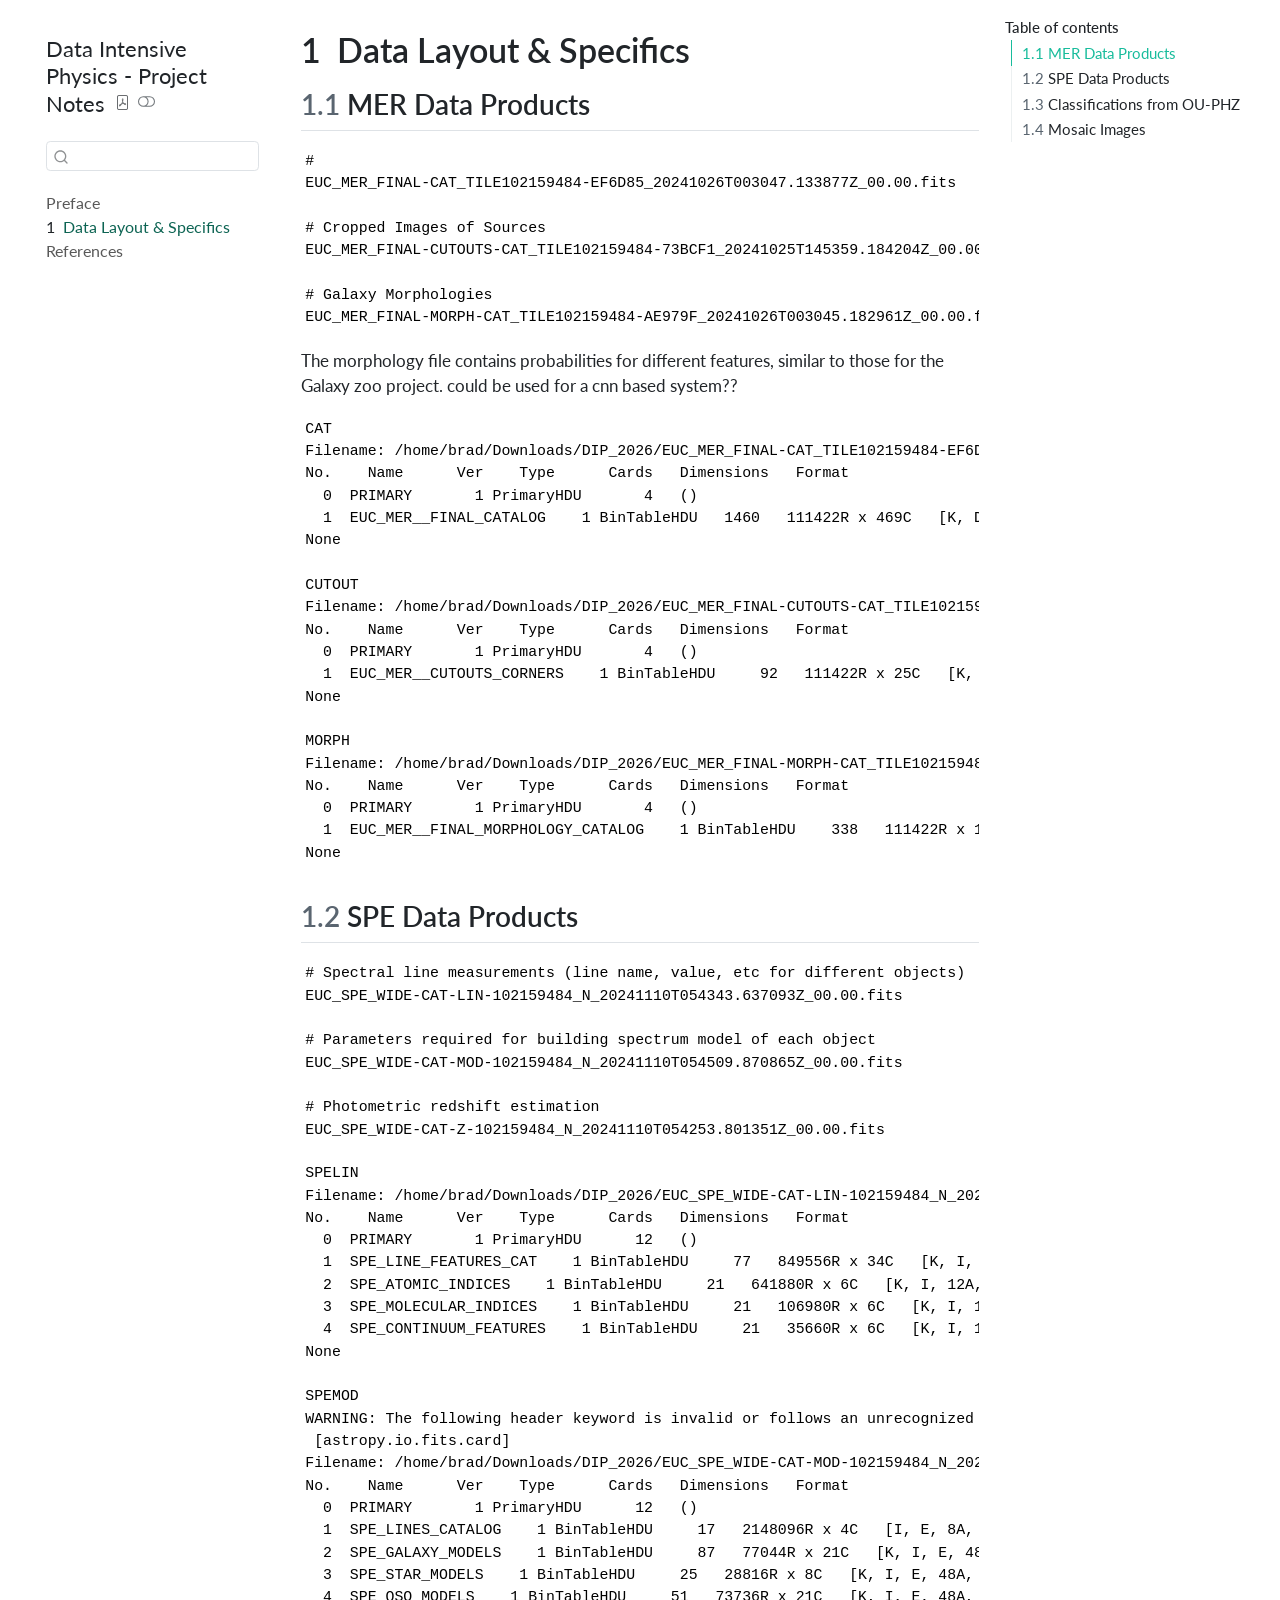
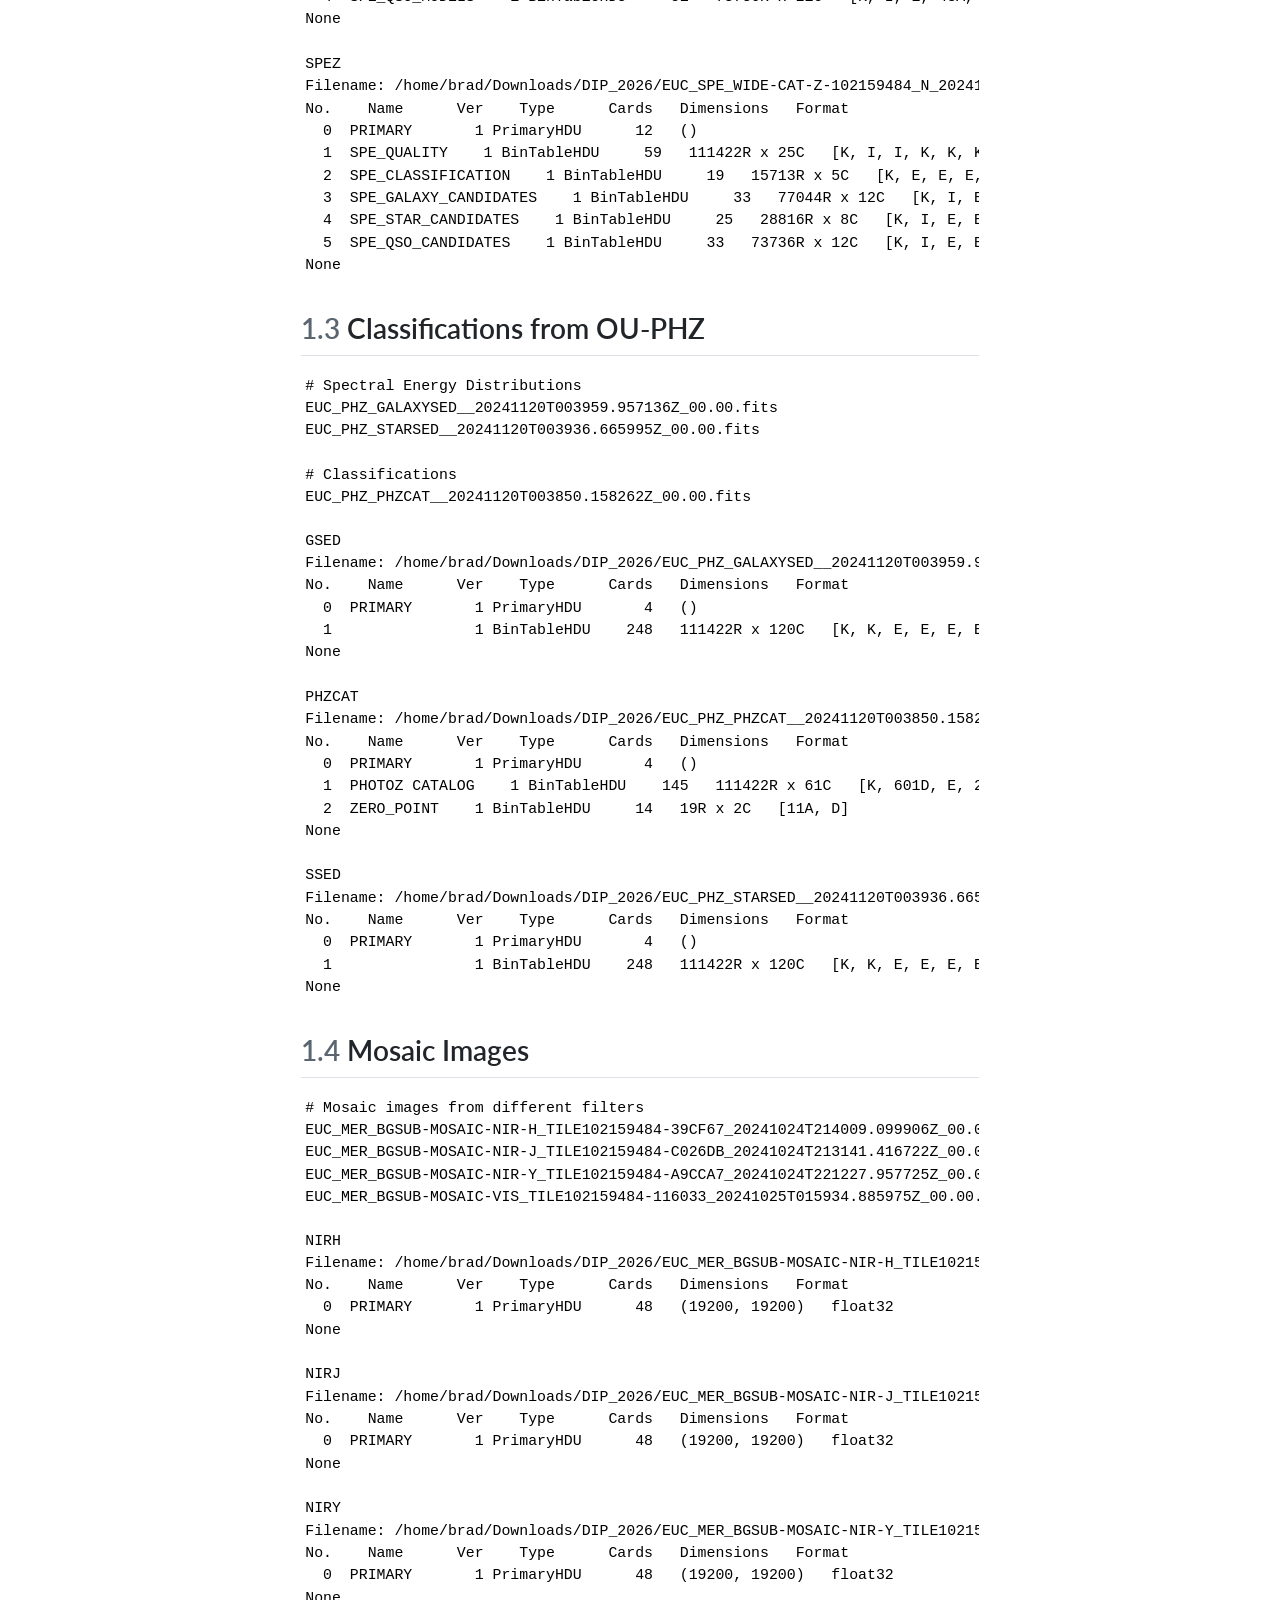
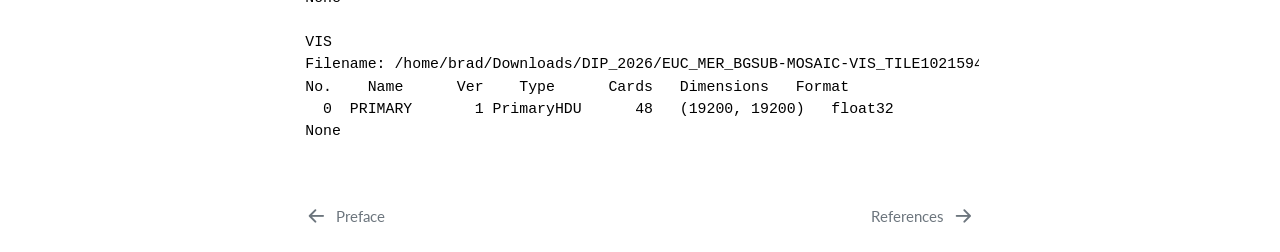
==== LabBook/_book/DataResearch.html @ aef4fe8e "Added code for plotting cutouts" ====
<!DOCTYPE html>
<html xmlns="http://www.w3.org/1999/xhtml" lang="en" xml:lang="en"><head>

<meta charset="utf-8">
<meta name="generator" content="quarto-1.9.38">

<meta name="viewport" content="width=device-width, initial-scale=1.0, user-scalable=yes">


<title>1&nbsp; Data Layout &amp; Specifics – Data Intensive Physics - Project Notes</title>
<style>
/* Default styles provided by pandoc.
** See https://pandoc.org/MANUAL.html#variables-for-html for config info.
*/
code{white-space: pre-wrap;}
span.smallcaps{font-variant: small-caps;}
div.columns{display: flex; gap: min(4vw, 1.5em);}
div.column{flex: auto; overflow-x: auto;}
div.hanging-indent{margin-left: 1.5em; text-indent: -1.5em;}
ul.task-list{list-style: none;}
ul.task-list li input[type="checkbox"] {
  width: 0.8em;
  margin: 0 0.8em 0.2em -1em; /* quarto-specific, see https://github.com/quarto-dev/quarto-cli/issues/4556 */ 
  vertical-align: middle;
}
</style>


<script src="site_libs/quarto-nav/quarto-nav.js"></script>
<script src="site_libs/quarto-nav/headroom.min.js"></script>
<script src="site_libs/clipboard/clipboard.min.js"></script>
<script src="site_libs/quarto-search/autocomplete.umd.js"></script>
<script src="site_libs/quarto-search/fuse.min.js"></script>
<script src="site_libs/quarto-search/quarto-search.js"></script>
<meta name="quarto:offset" content="./">
<link href="./references.html" rel="next">
<link href="./index.html" rel="prev">
<script src="site_libs/quarto-html/quarto.js" type="module"></script>
<script src="site_libs/quarto-html/tabsets/tabsets.js" type="module"></script>
<script src="site_libs/quarto-html/popper.min.js"></script>
<script src="site_libs/quarto-html/tippy.umd.min.js"></script>
<script src="site_libs/quarto-html/anchor.min.js"></script>
<link href="site_libs/quarto-html/tippy.css" rel="stylesheet">
<link href="site_libs/quarto-html/quarto-syntax-highlighting-15634bcf2e68342d4ad2dfa704d543f6.css" rel="stylesheet" class="quarto-color-scheme" id="quarto-text-highlighting-styles">
<link href="site_libs/quarto-html/quarto-syntax-highlighting-dark-0a6b7249c26820e032cb0bd839ff02b1.css" rel="stylesheet" class="quarto-color-scheme quarto-color-alternate" id="quarto-text-highlighting-styles">
<link href="site_libs/quarto-html/quarto-syntax-highlighting-15634bcf2e68342d4ad2dfa704d543f6.css" rel="stylesheet" class="quarto-color-scheme-extra" id="quarto-text-highlighting-styles">
<script src="site_libs/bootstrap/bootstrap.min.js"></script>
<link href="site_libs/bootstrap/bootstrap-icons.css" rel="stylesheet">
<link href="site_libs/bootstrap/bootstrap-425553c36040c1099010492eb981ac19.min.css" rel="stylesheet" append-hash="true" class="quarto-color-scheme" id="quarto-bootstrap" data-mode="light">
<link href="site_libs/bootstrap/bootstrap-dark-f54aaf1fc312c7daf8794a58702dfd11.min.css" rel="stylesheet" append-hash="true" class="quarto-color-scheme quarto-color-alternate" id="quarto-bootstrap" data-mode="dark">
<link href="site_libs/bootstrap/bootstrap-425553c36040c1099010492eb981ac19.min.css" rel="stylesheet" append-hash="true" class="quarto-color-scheme-extra" id="quarto-bootstrap" data-mode="light">
<script id="quarto-search-options" type="application/json">{
  "location": "sidebar",
  "copy-button": false,
  "collapse-after": 3,
  "panel-placement": "start",
  "type": "textbox",
  "limit": 50,
  "keyboard-shortcut": [
    "f",
    "/",
    "s"
  ],
  "show-item-context": false,
  "language": {
    "search-no-results-text": "No results",
    "search-matching-documents-text": "matching documents",
    "search-copy-link-title": "Copy link to search",
    "search-hide-matches-text": "Hide additional matches",
    "search-more-match-text": "more match in this document",
    "search-more-matches-text": "more matches in this document",
    "search-clear-button-title": "Clear",
    "search-text-placeholder": "",
    "search-detached-cancel-button-title": "Cancel",
    "search-submit-button-title": "Submit",
    "search-label": "Search"
  }
}</script>
<script>
window.MathJax = {
  loader: {
    load: ['[tex]/boldsymbol', '[tex]/physics']
  },
  tex: {
    packages: {
      '[+]': ['boldsymbol', 'physics']
    }
  }
};
</script>


</head>

<body class="nav-sidebar floating quarto-light"><script id="quarto-html-before-body" type="application/javascript">
    const toggleBodyColorMode = (bsSheetEl) => {
      const mode = bsSheetEl.getAttribute("data-mode");
      const bodyEl = window.document.querySelector("body");
      if (mode === "dark") {
        bodyEl.classList.add("quarto-dark");
        bodyEl.classList.remove("quarto-light");
      } else {
        bodyEl.classList.add("quarto-light");
        bodyEl.classList.remove("quarto-dark");
      }
    }
    const toggleBodyColorPrimary = () => {
      const bsSheetEl = window.document.querySelector("link#quarto-bootstrap:not([rel=disabled-stylesheet])");
      if (bsSheetEl) {
        toggleBodyColorMode(bsSheetEl);
      }
    }
    const setColorSchemeToggle = (alternate) => {
      const toggles = window.document.querySelectorAll('.quarto-color-scheme-toggle');
      for (let i=0; i < toggles.length; i++) {
        const toggle = toggles[i];
        if (toggle) {
          if (alternate) {
            toggle.classList.add("alternate");
          } else {
            toggle.classList.remove("alternate");
          }
        }
      }
    };
    const toggleColorMode = (alternate) => {
      // Switch the stylesheets
      const primaryStylesheets = window.document.querySelectorAll('link.quarto-color-scheme:not(.quarto-color-alternate)');
      const alternateStylesheets = window.document.querySelectorAll('link.quarto-color-scheme.quarto-color-alternate');
      manageTransitions('#quarto-margin-sidebar .nav-link', false);
      if (alternate) {
        // note: dark is layered on light, we don't disable primary!
        enableStylesheet(alternateStylesheets);
        for (const sheetNode of alternateStylesheets) {
          if (sheetNode.id === "quarto-bootstrap") {
            toggleBodyColorMode(sheetNode);
          }
        }
      } else {
        disableStylesheet(alternateStylesheets);
        enableStylesheet(primaryStylesheets)
        toggleBodyColorPrimary();
      }
      manageTransitions('#quarto-margin-sidebar .nav-link', true);
      // Switch the toggles
      setColorSchemeToggle(alternate)
      // Hack to workaround the fact that safari doesn't
      // properly recolor the scrollbar when toggling (#1455)
      if (navigator.userAgent.indexOf('Safari') > 0 && navigator.userAgent.indexOf('Chrome') == -1) {
        manageTransitions("body", false);
        window.scrollTo(0, 1);
        setTimeout(() => {
          window.scrollTo(0, 0);
          manageTransitions("body", true);
        }, 40);
      }
    }
    const disableStylesheet = (stylesheets) => {
      for (let i=0; i < stylesheets.length; i++) {
        const stylesheet = stylesheets[i];
        stylesheet.rel = 'disabled-stylesheet';
      }
    }
    const enableStylesheet = (stylesheets) => {
      for (let i=0; i < stylesheets.length; i++) {
        const stylesheet = stylesheets[i];
        if(stylesheet.rel !== 'stylesheet') { // for Chrome, which will still FOUC without this check
          stylesheet.rel = 'stylesheet';
        }
      }
    }
    const manageTransitions = (selector, allowTransitions) => {
      const els = window.document.querySelectorAll(selector);
      for (let i=0; i < els.length; i++) {
        const el = els[i];
        if (allowTransitions) {
          el.classList.remove('notransition');
        } else {
          el.classList.add('notransition');
        }
      }
    }
    const isFileUrl = () => {
      return window.location.protocol === 'file:';
    }
    const hasAlternateSentinel = () => {
      let styleSentinel = getColorSchemeSentinel();
      if (styleSentinel !== null) {
        return styleSentinel === "alternate";
      } else {
        return false;
      }
    }
    const setStyleSentinel = (alternate) => {
      const value = alternate ? "alternate" : "default";
      if (!isFileUrl()) {
        window.localStorage.setItem("quarto-color-scheme", value);
      } else {
        localAlternateSentinel = value;
      }
    }
    const getColorSchemeSentinel = () => {
      if (!isFileUrl()) {
        const storageValue = window.localStorage.getItem("quarto-color-scheme");
        return storageValue != null ? storageValue : localAlternateSentinel;
      } else {
        return localAlternateSentinel;
      }
    }
    const toggleGiscusIfUsed = (isAlternate, darkModeDefault) => {
      const baseTheme = document.querySelector('#giscus-base-theme')?.value ?? 'light';
      const alternateTheme = document.querySelector('#giscus-alt-theme')?.value ?? 'dark';
      let newTheme = '';
      if(authorPrefersDark) {
        newTheme = isAlternate ? baseTheme : alternateTheme;
      } else {
        newTheme = isAlternate ? alternateTheme : baseTheme;
      }
      const changeGiscusTheme = () => {
        // From: https://github.com/giscus/giscus/issues/336
        const sendMessage = (message) => {
          const iframe = document.querySelector('iframe.giscus-frame');
          if (!iframe) return;
          iframe.contentWindow.postMessage({ giscus: message }, 'https://giscus.app');
        }
        sendMessage({
          setConfig: {
            theme: newTheme
          }
        });
      }
      const isGiscussLoaded = window.document.querySelector('iframe.giscus-frame') !== null;
      if (isGiscussLoaded) {
        changeGiscusTheme();
      }
    };
    const authorPrefersDark = false;
    const darkModeDefault = authorPrefersDark;
      document.querySelector('link#quarto-text-highlighting-styles.quarto-color-scheme-extra').rel = 'disabled-stylesheet';
      document.querySelector('link#quarto-bootstrap.quarto-color-scheme-extra').rel = 'disabled-stylesheet';
    let localAlternateSentinel = darkModeDefault ? 'alternate' : 'default';
    // Dark / light mode switch
    window.quartoToggleColorScheme = () => {
      // Read the current dark / light value
      let toAlternate = !hasAlternateSentinel();
      toggleColorMode(toAlternate);
      setStyleSentinel(toAlternate);
      toggleGiscusIfUsed(toAlternate, darkModeDefault);
      window.dispatchEvent(new Event('resize'));
    };
    // Switch to dark mode if need be
    if (hasAlternateSentinel()) {
      toggleColorMode(true);
    } else {
      toggleColorMode(false);
    }
  </script>

<div id="quarto-search-results"></div>
  <header id="quarto-header" class="headroom fixed-top">
  <nav class="quarto-secondary-nav">
    <div class="container-fluid d-flex">
      <button type="button" class="quarto-btn-toggle btn" data-bs-toggle="collapse" role="button" data-bs-target=".quarto-sidebar-collapse-item" aria-controls="quarto-sidebar" aria-expanded="false" aria-label="Toggle sidebar navigation" onclick="if (window.quartoToggleHeadroom) { window.quartoToggleHeadroom(); }">
        <i class="bi bi-layout-text-sidebar-reverse"></i>
      </button>
        <nav class="quarto-page-breadcrumbs" aria-label="breadcrumb"><ol class="breadcrumb"><li class="breadcrumb-item"><a href="./DataResearch.html"><span class="chapter-number">1</span>&nbsp; <span class="chapter-title">Data Layout &amp; Specifics</span></a></li></ol></nav>
        <a class="flex-grow-1" role="navigation" data-bs-toggle="collapse" data-bs-target=".quarto-sidebar-collapse-item" aria-controls="quarto-sidebar" aria-expanded="false" aria-label="Toggle sidebar navigation" onclick="if (window.quartoToggleHeadroom) { window.quartoToggleHeadroom(); }">      
        </a>
      <button type="button" class="btn quarto-search-button" aria-label="Search" onclick="window.quartoOpenSearch();">
        <i class="bi bi-search"></i>
      </button>
    </div>
  </nav>
</header>
<!-- content -->
<div id="quarto-content" class="quarto-container page-columns page-rows-contents page-layout-article">
<!-- sidebar -->
  <nav id="quarto-sidebar" class="sidebar collapse collapse-horizontal quarto-sidebar-collapse-item sidebar-navigation floating overflow-auto">
    <div class="pt-lg-2 mt-2 text-left sidebar-header">
    <div class="sidebar-title mb-0 py-0">
      <a href="./">Data Intensive Physics - Project Notes</a> 
        <div class="sidebar-tools-main">
    <a href="./Data-Intensive-Physics---Project-Notes.pdf" title="Download PDF" class="quarto-navigation-tool px-1" aria-label="Download PDF"><i class="bi bi-file-pdf"></i></a>
  <a href="" class="quarto-color-scheme-toggle quarto-navigation-tool  px-1" onclick="window.quartoToggleColorScheme(); return false;" title="Toggle dark mode"><i class="bi"></i></a>
</div>
    </div>
      </div>
        <div class="mt-2 flex-shrink-0 align-items-center">
        <div class="sidebar-search">
        <div id="quarto-search" class="" title="Search"></div>
        </div>
        </div>
    <div class="sidebar-menu-container"> 
    <ul class="list-unstyled mt-1">
        <li class="sidebar-item">
  <div class="sidebar-item-container"> 
  <a href="./index.html" class="sidebar-item-text sidebar-link">
 <span class="menu-text">Preface</span></a>
  </div>
</li>
        <li class="sidebar-item">
  <div class="sidebar-item-container"> 
  <a href="./DataResearch.html" class="sidebar-item-text sidebar-link active">
 <span class="menu-text"><span class="chapter-number">1</span>&nbsp; <span class="chapter-title">Data Layout &amp; Specifics</span></span></a>
  </div>
</li>
        <li class="sidebar-item">
  <div class="sidebar-item-container"> 
  <a href="./references.html" class="sidebar-item-text sidebar-link">
 <span class="menu-text">References</span></a>
  </div>
</li>
    </ul>
    </div>
</nav>
<div id="quarto-sidebar-glass" class="quarto-sidebar-collapse-item" data-bs-toggle="collapse" data-bs-target=".quarto-sidebar-collapse-item"></div>
<!-- margin-sidebar -->
    <div id="quarto-margin-sidebar" class="sidebar margin-sidebar">
        <nav id="TOC" role="doc-toc" class="toc-active">
    <h2 id="toc-title">Table of contents</h2>
   
  <ul>
  <li><a href="#mer-data-products" id="toc-mer-data-products" class="nav-link active" data-scroll-target="#mer-data-products"><span class="header-section-number">1.1</span> MER Data Products</a></li>
  <li><a href="#spe-data-products" id="toc-spe-data-products" class="nav-link" data-scroll-target="#spe-data-products"><span class="header-section-number">1.2</span> SPE Data Products</a></li>
  <li><a href="#classifications-from-ou-phz" id="toc-classifications-from-ou-phz" class="nav-link" data-scroll-target="#classifications-from-ou-phz"><span class="header-section-number">1.3</span> Classifications from OU-PHZ</a></li>
  <li><a href="#mosaic-images" id="toc-mosaic-images" class="nav-link" data-scroll-target="#mosaic-images"><span class="header-section-number">1.4</span> Mosaic Images</a></li>
  </ul>
</nav>
    </div>
<!-- main -->
<main class="content" id="quarto-document-content">


<header id="title-block-header" class="quarto-title-block default">
<div class="quarto-title">
<h1 class="title"><span class="chapter-number">1</span>&nbsp; <span class="chapter-title">Data Layout &amp; Specifics</span></h1>
</div>



<div class="quarto-title-meta">

    
  
    
  </div>
  


</header>


<section id="mer-data-products" class="level2" data-number="1.1">
<h2 data-number="1.1" class="anchored" data-anchor-id="mer-data-products"><span class="header-section-number">1.1</span> MER Data Products</h2>
<pre><code># 
EUC_MER_FINAL-CAT_TILE102159484-EF6D85_20241026T003047.133877Z_00.00.fits

# Cropped Images of Sources
EUC_MER_FINAL-CUTOUTS-CAT_TILE102159484-73BCF1_20241025T145359.184204Z_00.00.fits

# Galaxy Morphologies
EUC_MER_FINAL-MORPH-CAT_TILE102159484-AE979F_20241026T003045.182961Z_00.00.fits</code></pre>
<p>The morphology file contains probabilities for different features, similar to those for the Galaxy zoo project. could be used for a cnn based system??</p>
<pre><code>CAT
Filename: /home/brad/Downloads/DIP_2026/EUC_MER_FINAL-CAT_TILE102159484-EF6D85_20241026T003047.133877Z_00.00.fits
No.    Name      Ver    Type      Cards   Dimensions   Format
  0  PRIMARY       1 PrimaryHDU       4   ()      
  1  EUC_MER__FINAL_CATALOG    1 BinTableHDU   1460   111422R x 469C   [K, D, D, D, D, K, I, E, E, E, E, E, E, E, E, E, E, E, E, E, E, E, E, E, E, E, E, E, E, E, E, E, E, E, E, E, E, E, E, E, E, E, E, E, E, E, E, E, E, E, E, E, E, E, E, E, E, E, E, E, E, E, E, E, E, E, E, E, E, E, E, E, E, E, E, E, E, E, E, E, E, E, E, E, E, E, E, E, E, E, E, E, E, E, E, E, E, E, E, E, E, E, E, E, E, E, E, E, E, E, E, E, E, E, E, E, E, E, E, E, E, E, E, E, E, E, E, E, E, E, E, E, E, E, E, E, E, E, E, E, E, E, E, E, E, E, E, E, E, E, E, E, E, E, E, E, E, E, E, E, E, E, E, E, E, E, E, E, E, E, E, E, E, E, E, E, E, E, E, E, E, E, E, E, E, E, E, E, E, E, E, E, E, E, E, E, E, E, E, E, E, E, E, E, E, E, E, E, E, E, E, E, E, E, E, E, E, E, E, E, E, E, E, E, E, E, E, E, E, E, E, E, E, E, E, E, E, E, E, E, E, E, E, E, E, E, E, E, E, E, E, E, E, E, E, E, E, E, E, E, E, E, E, E, E, E, E, E, E, E, E, E, E, E, E, E, E, E, E, E, E, E, E, E, E, E, E, E, E, E, E, E, E, E, E, E, E, E, E, E, E, E, E, E, E, E, E, E, E, E, E, E, E, E, E, E, E, E, E, E, E, E, E, E, E, E, E, E, E, E, E, E, E, E, E, E, E, E, E, E, E, E, E, E, E, E, E, E, E, E, E, E, E, E, E, E, E, E, E, E, E, E, E, E, E, E, E, E, E, E, E, E, E, E, E, E, E, E, E, E, E, E, E, E, E, E, E, E, E, E, E, E, E, E, E, J, J, J, J, J, J, J, J, J, J, J, J, J, J, J, J, J, J, J, J, J, J, E, E, E, E, E, E, E, E, E, E, E, E, E, E, E, E, E, E, E, E, E, I, K, K, E, I, I, I, I, E, I, E, I, E, E, I, E, E, J, E, E, E, E, E, E, E, E, E, E, E, K, E]
None

CUTOUT
Filename: /home/brad/Downloads/DIP_2026/EUC_MER_FINAL-CUTOUTS-CAT_TILE102159484-73BCF1_20241025T145359.184204Z_00.00.fits
No.    Name      Ver    Type      Cards   Dimensions   Format
  0  PRIMARY       1 PrimaryHDU       4   ()      
  1  EUC_MER__CUTOUTS_CORNERS    1 BinTableHDU     92   111422R x 25C   [K, D, D, D, D, D, D, D, D, D, D, D, D, D, D, D, D, D, D, D, D, D, K, K, E]   
None

MORPH
Filename: /home/brad/Downloads/DIP_2026/EUC_MER_FINAL-MORPH-CAT_TILE102159484-AE979F_20241026T003045.182961Z_00.00.fits
No.    Name      Ver    Type      Cards   Dimensions   Format
  0  PRIMARY       1 PrimaryHDU       4   ()      
  1  EUC_MER__FINAL_MORPHOLOGY_CATALOG    1 BinTableHDU    338   111422R x 104C   [K, E, E, E, E, E, E, E, E, E, E, E, J, K, E, E, E, E, E, E, E, E, E, E, E, E, E, E, E, E, J, K, E, E, J, K, E, E, E, E, E, E, E, E, E, E, E, E, E, E, E, E, E, E, E, E, E, I, I, I, I, E, E, E, E, E, E, E, E, E, E, E, E, E, E, E, E, E, E, E, E, E, E, E, E, E, E, E, E, E, E, E, E, E, E, E, E, E, E, E, E, I, E, E]   
None</code></pre>
</section>
<section id="spe-data-products" class="level2" data-number="1.2">
<h2 data-number="1.2" class="anchored" data-anchor-id="spe-data-products"><span class="header-section-number">1.2</span> SPE Data Products</h2>
<pre><code># Spectral line measurements (line name, value, etc for different objects)
EUC_SPE_WIDE-CAT-LIN-102159484_N_20241110T054343.637093Z_00.00.fits

# Parameters required for building spectrum model of each object
EUC_SPE_WIDE-CAT-MOD-102159484_N_20241110T054509.870865Z_00.00.fits

# Photometric redshift estimation
EUC_SPE_WIDE-CAT-Z-102159484_N_20241110T054253.801351Z_00.00.fits</code></pre>
<pre><code>SPELIN
Filename: /home/brad/Downloads/DIP_2026/EUC_SPE_WIDE-CAT-LIN-102159484_N_20241110T054343.637093Z_00.00.fits
No.    Name      Ver    Type      Cards   Dimensions   Format
  0  PRIMARY       1 PrimaryHDU      12   ()      
  1  SPE_LINE_FEATURES_CAT    1 BinTableHDU     77   849556R x 34C   [K, I, I, I, 12A, I, E, E, E, E, E, E, E, E, E, E, E, E, D, D, I, E, E, E, E, E, E, E, E, E, D, D, I, E]   
  2  SPE_ATOMIC_INDICES    1 BinTableHDU     21   641880R x 6C   [K, I, 12A, E, E, E]   
  3  SPE_MOLECULAR_INDICES    1 BinTableHDU     21   106980R x 6C   [K, I, 12A, E, E, E]   
  4  SPE_CONTINUUM_FEATURES    1 BinTableHDU     21   35660R x 6C   [K, I, 12A, E, E, E]   
None

SPEMOD
WARNING: The following header keyword is invalid or follows an unrecognized non-standard convention:
 [astropy.io.fits.card]
Filename: /home/brad/Downloads/DIP_2026/EUC_SPE_WIDE-CAT-MOD-102159484_N_20241110T054509.870865Z_00.00.fits
No.    Name      Ver    Type      Cards   Dimensions   Format
  0  PRIMARY       1 PrimaryHDU      12   ()      
  1  SPE_LINES_CATALOG    1 BinTableHDU     17   2148096R x 4C   [I, E, 8A, A]   
  2  SPE_GALAXY_MODELS    1 BinTableHDU     87   77044R x 21C   [K, I, E, 48A, E, I, E, 48A, E, E, E, 60I, 60E, E, E, E, E, E, E, E, E]   
  3  SPE_STAR_MODELS    1 BinTableHDU     25   28816R x 8C   [K, I, E, 48A, E, E, E, E]   
  4  SPE_QSO_MODELS    1 BinTableHDU     51   73736R x 21C   [K, I, E, 48A, E, I, E, 48A, E, E, E, 60I, 60E, E, E, E, E, E, E, E, E]   
None

SPEZ
Filename: /home/brad/Downloads/DIP_2026/EUC_SPE_WIDE-CAT-Z-102159484_N_20241110T054253.801351Z_00.00.fits
No.    Name      Ver    Type      Cards   Dimensions   Format
  0  PRIMARY       1 PrimaryHDU      12   ()      
  1  SPE_QUALITY    1 BinTableHDU     59   111422R x 25C   [K, I, I, K, K, K, K, K, K, K, K, K, K, 8A, E, E, I, I, I, I, I, I, I, I, I]   
  2  SPE_CLASSIFICATION    1 BinTableHDU     19   15713R x 5C   [K, E, E, E, 8A]   
  3  SPE_GALAXY_CANDIDATES    1 BinTableHDU     33   77044R x 12C   [K, I, E, E, E, E, 48A, E, E, E, E, 80E]   
  4  SPE_STAR_CANDIDATES    1 BinTableHDU     25   28816R x 8C   [K, I, E, E, E, E, 48A, E]   
  5  SPE_QSO_CANDIDATES    1 BinTableHDU     33   73736R x 12C   [K, I, E, E, E, E, 48A, E, E, E, E, 80E]   
None</code></pre>
</section>
<section id="classifications-from-ou-phz" class="level2" data-number="1.3">
<h2 data-number="1.3" class="anchored" data-anchor-id="classifications-from-ou-phz"><span class="header-section-number">1.3</span> Classifications from OU-PHZ</h2>
<pre><code># Spectral Energy Distributions
EUC_PHZ_GALAXYSED__20241120T003959.957136Z_00.00.fits
EUC_PHZ_STARSED__20241120T003936.665995Z_00.00.fits

# Classifications
EUC_PHZ_PHZCAT__20241120T003850.158262Z_00.00.fits</code></pre>
<pre><code>GSED
Filename: /home/brad/Downloads/DIP_2026/EUC_PHZ_GALAXYSED__20241120T003959.957136Z_00.00.fits
No.    Name      Ver    Type      Cards   Dimensions   Format
  0  PRIMARY       1 PrimaryHDU       4   ()      
  1                1 BinTableHDU    248   111422R x 120C   [K, K, E, E, E, E, E, E, E, E, E, E, E, E, E, E, E, E, E, E, E, E, E, E, E, E, E, E, E, E, E, E, E, E, E, E, E, E, E, E, E, E, E, E, E, E, E, E, E, E, E, E, E, E, E, E, E, E, E, E, E, E, E, E, E, E, E, E, E, E, E, E, E, E, E, E, E, E, E, E, E, E, E, E, E, E, E, E, E, E, E, E, E, E, E, E, E, E, E, E, E, E, E, E, E, E, E, E, E, E, E, E, E, E, E, E, E, E, E, E]   
None

PHZCAT
Filename: /home/brad/Downloads/DIP_2026/EUC_PHZ_PHZCAT__20241120T003850.158262Z_00.00.fits
No.    Name      Ver    Type      Cards   Dimensions   Format
  0  PRIMARY       1 PrimaryHDU       4   ()      
  1  PHOTOZ CATALOG    1 BinTableHDU    145   111422R x 61C   [K, 601D, E, 2E, 2E, 2E, E, E, D, E, J, J, J, J, D, D, D, D, D, D, D, D, D, D, D, D, D, D, D, D, D, D, D, D, D, D, D, D, D, D, D, D, D, D, D, D, D, D, D, D, D, D, D, D, D, J, J, J, D, 4D, D]   
  2  ZERO_POINT    1 BinTableHDU     14   19R x 2C   [11A, D]   
None

SSED
Filename: /home/brad/Downloads/DIP_2026/EUC_PHZ_STARSED__20241120T003936.665995Z_00.00.fits
No.    Name      Ver    Type      Cards   Dimensions   Format
  0  PRIMARY       1 PrimaryHDU       4   ()      
  1                1 BinTableHDU    248   111422R x 120C   [K, K, E, E, E, E, E, E, E, E, E, E, E, E, E, E, E, E, E, E, E, E, E, E, E, E, E, E, E, E, E, E, E, E, E, E, E, E, E, E, E, E, E, E, E, E, E, E, E, E, E, E, E, E, E, E, E, E, E, E, E, E, E, E, E, E, E, E, E, E, E, E, E, E, E, E, E, E, E, E, E, E, E, E, E, E, E, E, E, E, E, E, E, E, E, E, E, E, E, E, E, E, E, E, E, E, E, E, E, E, E, E, E, E, E, E, E, E, E, E]   
None</code></pre>
</section>
<section id="mosaic-images" class="level2" data-number="1.4">
<h2 data-number="1.4" class="anchored" data-anchor-id="mosaic-images"><span class="header-section-number">1.4</span> Mosaic Images</h2>
<pre><code># Mosaic images from different filters
EUC_MER_BGSUB-MOSAIC-NIR-H_TILE102159484-39CF67_20241024T214009.099906Z_00.00.fits
EUC_MER_BGSUB-MOSAIC-NIR-J_TILE102159484-C026DB_20241024T213141.416722Z_00.00.fits
EUC_MER_BGSUB-MOSAIC-NIR-Y_TILE102159484-A9CCA7_20241024T221227.957725Z_00.00.fits
EUC_MER_BGSUB-MOSAIC-VIS_TILE102159484-116033_20241025T015934.885975Z_00.00.fits</code></pre>
<pre><code>NIRH
Filename: /home/brad/Downloads/DIP_2026/EUC_MER_BGSUB-MOSAIC-NIR-H_TILE102159484-39CF67_20241024T214009.099906Z_00.00.fits
No.    Name      Ver    Type      Cards   Dimensions   Format
  0  PRIMARY       1 PrimaryHDU      48   (19200, 19200)   float32   
None

NIRJ
Filename: /home/brad/Downloads/DIP_2026/EUC_MER_BGSUB-MOSAIC-NIR-J_TILE102159484-C026DB_20241024T213141.416722Z_00.00.fits
No.    Name      Ver    Type      Cards   Dimensions   Format
  0  PRIMARY       1 PrimaryHDU      48   (19200, 19200)   float32   
None

NIRY
Filename: /home/brad/Downloads/DIP_2026/EUC_MER_BGSUB-MOSAIC-NIR-Y_TILE102159484-A9CCA7_20241024T221227.957725Z_00.00.fits
No.    Name      Ver    Type      Cards   Dimensions   Format
  0  PRIMARY       1 PrimaryHDU      48   (19200, 19200)   float32   
None

VIS
Filename: /home/brad/Downloads/DIP_2026/EUC_MER_BGSUB-MOSAIC-VIS_TILE102159484-116033_20241025T015934.885975Z_00.00.fits
No.    Name      Ver    Type      Cards   Dimensions   Format
  0  PRIMARY       1 PrimaryHDU      48   (19200, 19200)   float32   
None</code></pre>


</section>

</main> <!-- /main -->
<script id="quarto-html-after-body" type="application/javascript">
  window.document.addEventListener("DOMContentLoaded", function (event) {
    // Ensure there is a toggle, if there isn't float one in the top right
    if (window.document.querySelector('.quarto-color-scheme-toggle') === null) {
      const a = window.document.createElement('a');
      a.classList.add('top-right');
      a.classList.add('quarto-color-scheme-toggle');
      a.href = "";
      a.onclick = function() { try { window.quartoToggleColorScheme(); } catch {} return false; };
      const i = window.document.createElement("i");
      i.classList.add('bi');
      a.appendChild(i);
      window.document.body.appendChild(a);
    }
    setColorSchemeToggle(hasAlternateSentinel())
    const icon = "";
    const anchorJS = new window.AnchorJS();
    anchorJS.options = {
      placement: 'right',
      icon: icon
    };
    anchorJS.add('.anchored');
    const isCodeAnnotation = (el) => {
      for (const clz of el.classList) {
        if (clz.startsWith('code-annotation-')) {                     
          return true;
        }
      }
      return false;
    }
    const onCopySuccess = function(e) {
      // button target
      const button = e.trigger;
      // don't keep focus
      button.blur();
      // flash "checked"
      button.classList.add('code-copy-button-checked');
      var currentTitle = button.getAttribute("title");
      button.setAttribute("title", "Copied!");
      let tooltip;
      if (window.bootstrap) {
        button.setAttribute("data-bs-toggle", "tooltip");
        button.setAttribute("data-bs-placement", "left");
        button.setAttribute("data-bs-title", "Copied!");
        tooltip = new bootstrap.Tooltip(button, 
          { trigger: "manual", 
            customClass: "code-copy-button-tooltip",
            offset: [0, -8]});
        tooltip.show();    
      }
      setTimeout(function() {
        if (tooltip) {
          tooltip.hide();
          button.removeAttribute("data-bs-title");
          button.removeAttribute("data-bs-toggle");
          button.removeAttribute("data-bs-placement");
        }
        button.setAttribute("title", currentTitle);
        button.classList.remove('code-copy-button-checked');
      }, 1000);
      // clear code selection
      e.clearSelection();
    }
    const getTextToCopy = function(trigger) {
      const outerScaffold = trigger.parentElement.cloneNode(true);
      const codeEl = outerScaffold.querySelector('code');
      for (const childEl of codeEl.children) {
        if (isCodeAnnotation(childEl)) {
          childEl.remove();
        }
      }
      return codeEl.innerText;
    }
    const clipboard = new window.ClipboardJS('.code-copy-button:not([data-in-quarto-modal])', {
      text: getTextToCopy
    });
    clipboard.on('success', onCopySuccess);
    if (window.document.getElementById('quarto-embedded-source-code-modal')) {
      const clipboardModal = new window.ClipboardJS('.code-copy-button[data-in-quarto-modal]', {
        text: getTextToCopy,
        container: window.document.getElementById('quarto-embedded-source-code-modal')
      });
      clipboardModal.on('success', onCopySuccess);
    }
      var localhostRegex = new RegExp(/^(?:http|https):\/\/localhost\:?[0-9]*\//);
      var mailtoRegex = new RegExp(/^mailto:/);
        var filterRegex = new RegExp('/' + window.location.host + '/');
      var isInternal = (href) => {
          return filterRegex.test(href) || localhostRegex.test(href) || mailtoRegex.test(href);
      }
      // Inspect non-navigation links and adorn them if external
     var links = window.document.querySelectorAll('a[href]:not(.nav-link):not(.navbar-brand):not(.toc-action):not(.sidebar-link):not(.sidebar-item-toggle):not(.pagination-link):not(.no-external):not([aria-hidden]):not(.dropdown-item):not(.quarto-navigation-tool):not(.about-link)');
      for (var i=0; i<links.length; i++) {
        const link = links[i];
        if (!isInternal(link.href)) {
          // undo the damage that might have been done by quarto-nav.js in the case of
          // links that we want to consider external
          if (link.dataset.originalHref !== undefined) {
            link.href = link.dataset.originalHref;
          }
        }
      }
    function tippyHover(el, contentFn, onTriggerFn, onUntriggerFn) {
      const config = {
        allowHTML: true,
        maxWidth: 500,
        delay: 100,
        arrow: false,
        appendTo: function(el) {
            return el.parentElement;
        },
        interactive: true,
        interactiveBorder: 10,
        theme: 'quarto',
        placement: 'bottom-start',
      };
      if (contentFn) {
        config.content = contentFn;
      }
      if (onTriggerFn) {
        config.onTrigger = onTriggerFn;
      }
      if (onUntriggerFn) {
        config.onUntrigger = onUntriggerFn;
      }
      window.tippy(el, config); 
    }
    const noterefs = window.document.querySelectorAll('a[role="doc-noteref"]');
    for (var i=0; i<noterefs.length; i++) {
      const ref = noterefs[i];
      tippyHover(ref, function() {
        // use id or data attribute instead here
        let href = ref.getAttribute('data-footnote-href') || ref.getAttribute('href');
        try { href = new URL(href).hash; } catch {}
        const id = href.replace(/^#\/?/, "");
        const note = window.document.getElementById(id);
        if (note) {
          return note.innerHTML;
        } else {
          return "";
        }
      });
    }
    const xrefs = window.document.querySelectorAll('a.quarto-xref');
    const processXRef = (id, note) => {
      // Strip column container classes
      const stripColumnClz = (el) => {
        el.classList.remove("page-full", "page-columns");
        if (el.children) {
          for (const child of el.children) {
            stripColumnClz(child);
          }
        }
      }
      stripColumnClz(note)
      if (id === null || id.startsWith('sec-')) {
        // Special case sections, only their first couple elements
        const container = document.createElement("div");
        if (note.children && note.children.length > 2) {
          container.appendChild(note.children[0].cloneNode(true));
          for (let i = 1; i < note.children.length; i++) {
            const child = note.children[i];
            if (child.tagName === "P" && child.innerText === "") {
              continue;
            } else {
              container.appendChild(child.cloneNode(true));
              break;
            }
          }
          if (window.Quarto?.typesetMath) {
            window.Quarto.typesetMath(container);
          }
          return container.innerHTML
        } else {
          if (window.Quarto?.typesetMath) {
            window.Quarto.typesetMath(note);
          }
          return note.innerHTML;
        }
      } else {
        // Remove any anchor links if they are present
        const anchorLink = note.querySelector('a.anchorjs-link');
        if (anchorLink) {
          anchorLink.remove();
        }
        if (window.Quarto?.typesetMath) {
          window.Quarto.typesetMath(note);
        }
        if (note.classList.contains("callout")) {
          return note.outerHTML;
        } else {
          return note.innerHTML;
        }
      }
    }
    for (var i=0; i<xrefs.length; i++) {
      const xref = xrefs[i];
      tippyHover(xref, undefined, function(instance) {
        instance.disable();
        let url = xref.getAttribute('href');
        let hash = undefined; 
        if (url.startsWith('#')) {
          hash = url;
        } else {
          try { hash = new URL(url).hash; } catch {}
        }
        if (hash) {
          const id = hash.replace(/^#\/?/, "");
          const note = window.document.getElementById(id);
          if (note !== null) {
            try {
              const html = processXRef(id, note.cloneNode(true));
              instance.setContent(html);
            } finally {
              instance.enable();
              instance.show();
            }
          } else {
            // See if we can fetch this
            fetch(url.split('#')[0])
            .then(res => res.text())
            .then(html => {
              const parser = new DOMParser();
              const htmlDoc = parser.parseFromString(html, "text/html");
              const note = htmlDoc.getElementById(id);
              if (note !== null) {
                const html = processXRef(id, note);
                instance.setContent(html);
              } 
            }).finally(() => {
              instance.enable();
              instance.show();
            });
          }
        } else {
          // See if we can fetch a full url (with no hash to target)
          // This is a special case and we should probably do some content thinning / targeting
          fetch(url)
          .then(res => res.text())
          .then(html => {
            const parser = new DOMParser();
            const htmlDoc = parser.parseFromString(html, "text/html");
            const note = htmlDoc.querySelector('main.content');
            if (note !== null) {
              // This should only happen for chapter cross references
              // (since there is no id in the URL)
              // remove the first header
              if (note.children.length > 0 && note.children[0].tagName === "HEADER") {
                note.children[0].remove();
              }
              const html = processXRef(null, note);
              instance.setContent(html);
            } 
          }).finally(() => {
            instance.enable();
            instance.show();
          });
        }
      }, function(instance) {
      });
    }
        let selectedAnnoteEl;
        const selectorForAnnotation = ( cell, annotation) => {
          let cellAttr = 'data-code-cell="' + cell + '"';
          let lineAttr = 'data-code-annotation="' +  annotation + '"';
          const selector = 'span[' + cellAttr + '][' + lineAttr + ']';
          return selector;
        }
        const selectCodeLines = (annoteEl) => {
          const doc = window.document;
          const targetCell = annoteEl.getAttribute("data-target-cell");
          const targetAnnotation = annoteEl.getAttribute("data-target-annotation");
          const annoteSpan = window.document.querySelector(selectorForAnnotation(targetCell, targetAnnotation));
          const lines = annoteSpan.getAttribute("data-code-lines").split(",");
          const lineIds = lines.map((line) => {
            return targetCell + "-" + line;
          })
          let top = null;
          let height = null;
          let parent = null;
          if (lineIds.length > 0) {
              //compute the position of the single el (top and bottom and make a div)
              const el = window.document.getElementById(lineIds[0]);
              top = el.offsetTop;
              height = el.offsetHeight;
              parent = el.parentElement.parentElement;
            if (lineIds.length > 1) {
              const lastEl = window.document.getElementById(lineIds[lineIds.length - 1]);
              const bottom = lastEl.offsetTop + lastEl.offsetHeight;
              height = bottom - top;
            }
            if (top !== null && height !== null && parent !== null) {
              // cook up a div (if necessary) and position it 
              let div = window.document.getElementById("code-annotation-line-highlight");
              if (div === null) {
                div = window.document.createElement("div");
                div.setAttribute("id", "code-annotation-line-highlight");
                div.style.position = 'absolute';
                parent.appendChild(div);
              }
              div.style.top = top - 2 + "px";
              div.style.height = height + 4 + "px";
              div.style.left = 0;
              let gutterDiv = window.document.getElementById("code-annotation-line-highlight-gutter");
              if (gutterDiv === null) {
                gutterDiv = window.document.createElement("div");
                gutterDiv.setAttribute("id", "code-annotation-line-highlight-gutter");
                gutterDiv.style.position = 'absolute';
                const codeCell = window.document.getElementById(targetCell);
                const gutter = codeCell.querySelector('.code-annotation-gutter');
                gutter.appendChild(gutterDiv);
              }
              gutterDiv.style.top = top - 2 + "px";
              gutterDiv.style.height = height + 4 + "px";
            }
            selectedAnnoteEl = annoteEl;
          }
        };
        const unselectCodeLines = () => {
          const elementsIds = ["code-annotation-line-highlight", "code-annotation-line-highlight-gutter"];
          elementsIds.forEach((elId) => {
            const div = window.document.getElementById(elId);
            if (div) {
              div.remove();
            }
          });
          selectedAnnoteEl = undefined;
        };
          // Handle positioning of the toggle
      window.addEventListener(
        "resize",
        throttle(() => {
          elRect = undefined;
          if (selectedAnnoteEl) {
            selectCodeLines(selectedAnnoteEl);
          }
        }, 10)
      );
      function throttle(fn, ms) {
      let throttle = false;
      let timer;
        return (...args) => {
          if(!throttle) { // first call gets through
              fn.apply(this, args);
              throttle = true;
          } else { // all the others get throttled
              if(timer) clearTimeout(timer); // cancel #2
              timer = setTimeout(() => {
                fn.apply(this, args);
                timer = throttle = false;
              }, ms);
          }
        };
      }
        // Attach click handler to the DT
        const annoteDls = window.document.querySelectorAll('dt[data-target-cell]');
        for (const annoteDlNode of annoteDls) {
          annoteDlNode.addEventListener('click', (event) => {
            const clickedEl = event.target;
            if (clickedEl !== selectedAnnoteEl) {
              unselectCodeLines();
              const activeEl = window.document.querySelector('dt[data-target-cell].code-annotation-active');
              if (activeEl) {
                activeEl.classList.remove('code-annotation-active');
              }
              selectCodeLines(clickedEl);
              clickedEl.classList.add('code-annotation-active');
            } else {
              // Unselect the line
              unselectCodeLines();
              clickedEl.classList.remove('code-annotation-active');
            }
          });
        }
    const findCites = (el) => {
      const parentEl = el.parentElement;
      if (parentEl) {
        const cites = parentEl.dataset.cites;
        if (cites) {
          return {
            el,
            cites: cites.split(' ')
          };
        } else {
          return findCites(el.parentElement)
        }
      } else {
        return undefined;
      }
    };
    var bibliorefs = window.document.querySelectorAll('a[role="doc-biblioref"]');
    for (var i=0; i<bibliorefs.length; i++) {
      const ref = bibliorefs[i];
      const citeInfo = findCites(ref);
      if (citeInfo) {
        tippyHover(citeInfo.el, function() {
          var popup = window.document.createElement('div');
          citeInfo.cites.forEach(function(cite) {
            var citeDiv = window.document.createElement('div');
            citeDiv.classList.add('hanging-indent');
            citeDiv.classList.add('csl-entry');
            var biblioDiv = window.document.getElementById('ref-' + cite);
            if (biblioDiv) {
              citeDiv.innerHTML = biblioDiv.innerHTML;
            }
            popup.appendChild(citeDiv);
          });
          return popup.innerHTML;
        });
      }
    }
  });
  </script>
<nav class="page-navigation">
  <div class="nav-page nav-page-previous">
      <a href="./index.html" class="pagination-link" aria-label="Preface">
        <i class="bi bi-arrow-left-short"></i> <span class="nav-page-text">Preface</span>
      </a>          
  </div>
  <div class="nav-page nav-page-next">
      <a href="./references.html" class="pagination-link" aria-label="References">
        <span class="nav-page-text">References</span> <i class="bi bi-arrow-right-short"></i>
      </a>
  </div>
</nav>
</div> <!-- /content -->




</body></html>
---- LabBook/_book/site_libs/quarto-html/tippy.css ----
.tippy-box[data-animation=fade][data-state=hidden]{opacity:0}[data-tippy-root]{max-width:calc(100vw - 10px)}.tippy-box{position:relative;background-color:#333;color:#fff;border-radius:4px;font-size:14px;line-height:1.4;white-space:normal;outline:0;transition-property:transform,visibility,opacity}.tippy-box[data-placement^=top]>.tippy-arrow{bottom:0}.tippy-box[data-placement^=top]>.tippy-arrow:before{bottom:-7px;left:0;border-width:8px 8px 0;border-top-color:initial;transform-origin:center top}.tippy-box[data-placement^=bottom]>.tippy-arrow{top:0}.tippy-box[data-placement^=bottom]>.tippy-arrow:before{top:-7px;left:0;border-width:0 8px 8px;border-bottom-color:initial;transform-origin:center bottom}.tippy-box[data-placement^=left]>.tippy-arrow{right:0}.tippy-box[data-placement^=left]>.tippy-arrow:before{border-width:8px 0 8px 8px;border-left-color:initial;right:-7px;transform-origin:center left}.tippy-box[data-placement^=right]>.tippy-arrow{left:0}.tippy-box[data-placement^=right]>.tippy-arrow:before{left:-7px;border-width:8px 8px 8px 0;border-right-color:initial;transform-origin:center right}.tippy-box[data-inertia][data-state=visible]{transition-timing-function:cubic-bezier(.54,1.5,.38,1.11)}.tippy-arrow{width:16px;height:16px;color:#333}.tippy-arrow:before{content:"";position:absolute;border-color:transparent;border-style:solid}.tippy-content{position:relative;padding:5px 9px;z-index:1}
---- LabBook/_book/site_libs/quarto-html/quarto-syntax-highlighting-15634bcf2e68342d4ad2dfa704d543f6.css ----
/* quarto syntax highlight colors */
:root {
  --quarto-hl-ot-color: #003B4F;
  --quarto-hl-at-color: #657422;
  --quarto-hl-ss-color: #20794D;
  --quarto-hl-an-color: #5E5E5E;
  --quarto-hl-fu-color: #4758AB;
  --quarto-hl-st-color: #20794D;
  --quarto-hl-cf-color: #003B4F;
  --quarto-hl-op-color: #5E5E5E;
  --quarto-hl-er-color: #AD0000;
  --quarto-hl-bn-color: #AD0000;
  --quarto-hl-al-color: #AD0000;
  --quarto-hl-va-color: #111111;
  --quarto-hl-bu-color: inherit;
  --quarto-hl-ex-color: inherit;
  --quarto-hl-pp-color: #AD0000;
  --quarto-hl-in-color: #5E5E5E;
  --quarto-hl-vs-color: #20794D;
  --quarto-hl-wa-color: #5E5E5E;
  --quarto-hl-do-color: #5E5E5E;
  --quarto-hl-im-color: #00769E;
  --quarto-hl-ch-color: #20794D;
  --quarto-hl-dt-color: #AD0000;
  --quarto-hl-fl-color: #AD0000;
  --quarto-hl-co-color: #5E5E5E;
  --quarto-hl-cv-color: #5E5E5E;
  --quarto-hl-cn-color: #8f5902;
  --quarto-hl-sc-color: #5E5E5E;
  --quarto-hl-dv-color: #AD0000;
  --quarto-hl-kw-color: #003B4F;
}

/* other quarto variables */
:root {
  --quarto-font-monospace: SFMono-Regular, Menlo, Monaco, Consolas, "Liberation Mono", "Courier New", monospace;
}

/* syntax highlight based on Pandoc's rules */
pre > code.sourceCode > span {
  color: #003B4F;
}

code.sourceCode > span {
  color: #003B4F;
}

div.sourceCode,
div.sourceCode pre.sourceCode {
  color: #003B4F;
}

/* Normal */
code span {
  color: #003B4F;
}

/* Alert */
code span.al {
  color: #AD0000;
  font-style: inherit;
}

/* Annotation */
code span.an {
  color: #5E5E5E;
  font-style: inherit;
}

/* Attribute */
code span.at {
  color: #657422;
  font-style: inherit;
}

/* BaseN */
code span.bn {
  color: #AD0000;
  font-style: inherit;
}

/* BuiltIn */
code span.bu {
  font-style: inherit;
}

/* ControlFlow */
code span.cf {
  color: #003B4F;
  font-weight: bold;
  font-style: inherit;
}

/* Char */
code span.ch {
  color: #20794D;
  font-style: inherit;
}

/* Constant */
code span.cn {
  color: #8f5902;
  font-style: inherit;
}

/* Comment */
code span.co {
  color: #5E5E5E;
  font-style: inherit;
}

/* CommentVar */
code span.cv {
  color: #5E5E5E;
  font-style: italic;
}

/* Documentation */
code span.do {
  color: #5E5E5E;
  font-style: italic;
}

/* DataType */
code span.dt {
  color: #AD0000;
  font-style: inherit;
}

/* DecVal */
code span.dv {
  color: #AD0000;
  font-style: inherit;
}

/* Error */
code span.er {
  color: #AD0000;
  font-style: inherit;
}

/* Extension */
code span.ex {
  font-style: inherit;
}

/* Float */
code span.fl {
  color: #AD0000;
  font-style: inherit;
}

/* Function */
code span.fu {
  color: #4758AB;
  font-style: inherit;
}

/* Import */
code span.im {
  color: #00769E;
  font-style: inherit;
}

/* Information */
code span.in {
  color: #5E5E5E;
  font-style: inherit;
}

/* Keyword */
code span.kw {
  color: #003B4F;
  font-weight: bold;
  font-style: inherit;
}

/* Operator */
code span.op {
  color: #5E5E5E;
  font-style: inherit;
}

/* Other */
code span.ot {
  color: #003B4F;
  font-style: inherit;
}

/* Preprocessor */
code span.pp {
  color: #AD0000;
  font-style: inherit;
}

/* SpecialChar */
code span.sc {
  color: #5E5E5E;
  font-style: inherit;
}

/* SpecialString */
code span.ss {
  color: #20794D;
  font-style: inherit;
}

/* String */
code span.st {
  color: #20794D;
  font-style: inherit;
}

/* Variable */
code span.va {
  color: #111111;
  font-style: inherit;
}

/* VerbatimString */
code span.vs {
  color: #20794D;
  font-style: inherit;
}

/* Warning */
code span.wa {
  color: #5E5E5E;
  font-style: italic;
}

.prevent-inlining {
  content: "</";
}

/*# sourceMappingURL=f23921c56f73e400b49028c9186a1aa0.css.map */
---- LabBook/_book/site_libs/quarto-html/quarto-syntax-highlighting-dark-0a6b7249c26820e032cb0bd839ff02b1.css ----
/* quarto syntax highlight colors */
:root {
  --quarto-hl-al-color: #f07178;
  --quarto-hl-an-color: #d4d0ab;
  --quarto-hl-at-color: #00e0e0;
  --quarto-hl-bn-color: #d4d0ab;
  --quarto-hl-bu-color: #abe338;
  --quarto-hl-ch-color: #abe338;
  --quarto-hl-co-color: #f8f8f2;
  --quarto-hl-cv-color: #ffd700;
  --quarto-hl-cn-color: #ffd700;
  --quarto-hl-cf-color: #ffa07a;
  --quarto-hl-dt-color: #ffa07a;
  --quarto-hl-dv-color: #d4d0ab;
  --quarto-hl-do-color: #f8f8f2;
  --quarto-hl-er-color: #f07178;
  --quarto-hl-ex-color: #00e0e0;
  --quarto-hl-fl-color: #d4d0ab;
  --quarto-hl-fu-color: #ffa07a;
  --quarto-hl-im-color: #abe338;
  --quarto-hl-in-color: #d4d0ab;
  --quarto-hl-kw-color: #ffa07a;
  --quarto-hl-op-color: #ffa07a;
  --quarto-hl-ot-color: #00e0e0;
  --quarto-hl-pp-color: #dcc6e0;
  --quarto-hl-re-color: #00e0e0;
  --quarto-hl-sc-color: #abe338;
  --quarto-hl-ss-color: #abe338;
  --quarto-hl-st-color: #abe338;
  --quarto-hl-va-color: #00e0e0;
  --quarto-hl-vs-color: #abe338;
  --quarto-hl-wa-color: #dcc6e0;
}

/* other quarto variables */
:root {
  --quarto-font-monospace: SFMono-Regular, Menlo, Monaco, Consolas, "Liberation Mono", "Courier New", monospace;
}

/* syntax highlight based on Pandoc's rules */
pre > code.sourceCode > span {
  color: #f8f8f2;
}

code.sourceCode > span {
  color: #f8f8f2;
}

div.sourceCode,
div.sourceCode pre.sourceCode {
  color: #f8f8f2;
}

/* Normal */
code span {
  color: #f8f8f2;
}

/* Alert */
code span.al {
  color: #f07178;
}

/* Annotation */
code span.an {
  color: #d4d0ab;
}

/* Attribute */
code span.at {
  color: #00e0e0;
}

/* BaseN */
code span.bn {
  color: #d4d0ab;
}

/* BuiltIn */
code span.bu {
  color: #abe338;
}

/* ControlFlow */
code span.cf {
  font-weight: bold;
  color: #ffa07a;
}

/* Char */
code span.ch {
  color: #abe338;
}

/* Constant */
code span.cn {
  color: #ffd700;
}

/* Comment */
code span.co {
  font-style: italic;
  color: #f8f8f2;
}

/* CommentVar */
code span.cv {
  color: #ffd700;
}

/* Documentation */
code span.do {
  color: #f8f8f2;
}

/* DataType */
code span.dt {
  color: #ffa07a;
}

/* DecVal */
code span.dv {
  color: #d4d0ab;
}

/* Error */
code span.er {
  color: #f07178;
  text-decoration: underline;
}

/* Extension */
code span.ex {
  font-weight: bold;
  color: #00e0e0;
}

/* Float */
code span.fl {
  color: #d4d0ab;
}

/* Function */
code span.fu {
  color: #ffa07a;
}

/* Import */
code span.im {
  color: #abe338;
}

/* Information */
code span.in {
  color: #d4d0ab;
}

/* Keyword */
code span.kw {
  font-weight: bold;
  color: #ffa07a;
}

/* Operator */
code span.op {
  color: #ffa07a;
}

/* Other */
code span.ot {
  color: #00e0e0;
}

/* Preprocessor */
code span.pp {
  color: #dcc6e0;
}

/* RegionMarker */
code span.re {
  background-color: #f8f8f2;
  color: #00e0e0;
}

/* SpecialChar */
code span.sc {
  color: #abe338;
}

/* SpecialString */
code span.ss {
  color: #abe338;
}

/* String */
code span.st {
  color: #abe338;
}

/* Variable */
code span.va {
  color: #00e0e0;
}

/* VerbatimString */
code span.vs {
  color: #abe338;
}

/* Warning */
code span.wa {
  color: #dcc6e0;
}

.prevent-inlining {
  content: "</";
}

/*# sourceMappingURL=175367c052bafc98bd680af3479823f0.css.map */
---- LabBook/_book/site_libs/quarto-html/quarto-syntax-highlighting-15634bcf2e68342d4ad2dfa704d543f6.css ----
/* quarto syntax highlight colors */
:root {
  --quarto-hl-ot-color: #003B4F;
  --quarto-hl-at-color: #657422;
  --quarto-hl-ss-color: #20794D;
  --quarto-hl-an-color: #5E5E5E;
  --quarto-hl-fu-color: #4758AB;
  --quarto-hl-st-color: #20794D;
  --quarto-hl-cf-color: #003B4F;
  --quarto-hl-op-color: #5E5E5E;
  --quarto-hl-er-color: #AD0000;
  --quarto-hl-bn-color: #AD0000;
  --quarto-hl-al-color: #AD0000;
  --quarto-hl-va-color: #111111;
  --quarto-hl-bu-color: inherit;
  --quarto-hl-ex-color: inherit;
  --quarto-hl-pp-color: #AD0000;
  --quarto-hl-in-color: #5E5E5E;
  --quarto-hl-vs-color: #20794D;
  --quarto-hl-wa-color: #5E5E5E;
  --quarto-hl-do-color: #5E5E5E;
  --quarto-hl-im-color: #00769E;
  --quarto-hl-ch-color: #20794D;
  --quarto-hl-dt-color: #AD0000;
  --quarto-hl-fl-color: #AD0000;
  --quarto-hl-co-color: #5E5E5E;
  --quarto-hl-cv-color: #5E5E5E;
  --quarto-hl-cn-color: #8f5902;
  --quarto-hl-sc-color: #5E5E5E;
  --quarto-hl-dv-color: #AD0000;
  --quarto-hl-kw-color: #003B4F;
}

/* other quarto variables */
:root {
  --quarto-font-monospace: SFMono-Regular, Menlo, Monaco, Consolas, "Liberation Mono", "Courier New", monospace;
}

/* syntax highlight based on Pandoc's rules */
pre > code.sourceCode > span {
  color: #003B4F;
}

code.sourceCode > span {
  color: #003B4F;
}

div.sourceCode,
div.sourceCode pre.sourceCode {
  color: #003B4F;
}

/* Normal */
code span {
  color: #003B4F;
}

/* Alert */
code span.al {
  color: #AD0000;
  font-style: inherit;
}

/* Annotation */
code span.an {
  color: #5E5E5E;
  font-style: inherit;
}

/* Attribute */
code span.at {
  color: #657422;
  font-style: inherit;
}

/* BaseN */
code span.bn {
  color: #AD0000;
  font-style: inherit;
}

/* BuiltIn */
code span.bu {
  font-style: inherit;
}

/* ControlFlow */
code span.cf {
  color: #003B4F;
  font-weight: bold;
  font-style: inherit;
}

/* Char */
code span.ch {
  color: #20794D;
  font-style: inherit;
}

/* Constant */
code span.cn {
  color: #8f5902;
  font-style: inherit;
}

/* Comment */
code span.co {
  color: #5E5E5E;
  font-style: inherit;
}

/* CommentVar */
code span.cv {
  color: #5E5E5E;
  font-style: italic;
}

/* Documentation */
code span.do {
  color: #5E5E5E;
  font-style: italic;
}

/* DataType */
code span.dt {
  color: #AD0000;
  font-style: inherit;
}

/* DecVal */
code span.dv {
  color: #AD0000;
  font-style: inherit;
}

/* Error */
code span.er {
  color: #AD0000;
  font-style: inherit;
}

/* Extension */
code span.ex {
  font-style: inherit;
}

/* Float */
code span.fl {
  color: #AD0000;
  font-style: inherit;
}

/* Function */
code span.fu {
  color: #4758AB;
  font-style: inherit;
}

/* Import */
code span.im {
  color: #00769E;
  font-style: inherit;
}

/* Information */
code span.in {
  color: #5E5E5E;
  font-style: inherit;
}

/* Keyword */
code span.kw {
  color: #003B4F;
  font-weight: bold;
  font-style: inherit;
}

/* Operator */
code span.op {
  color: #5E5E5E;
  font-style: inherit;
}

/* Other */
code span.ot {
  color: #003B4F;
  font-style: inherit;
}

/* Preprocessor */
code span.pp {
  color: #AD0000;
  font-style: inherit;
}

/* SpecialChar */
code span.sc {
  color: #5E5E5E;
  font-style: inherit;
}

/* SpecialString */
code span.ss {
  color: #20794D;
  font-style: inherit;
}

/* String */
code span.st {
  color: #20794D;
  font-style: inherit;
}

/* Variable */
code span.va {
  color: #111111;
  font-style: inherit;
}

/* VerbatimString */
code span.vs {
  color: #20794D;
  font-style: inherit;
}

/* Warning */
code span.wa {
  color: #5E5E5E;
  font-style: italic;
}

.prevent-inlining {
  content: "</";
}

/*# sourceMappingURL=f23921c56f73e400b49028c9186a1aa0.css.map */
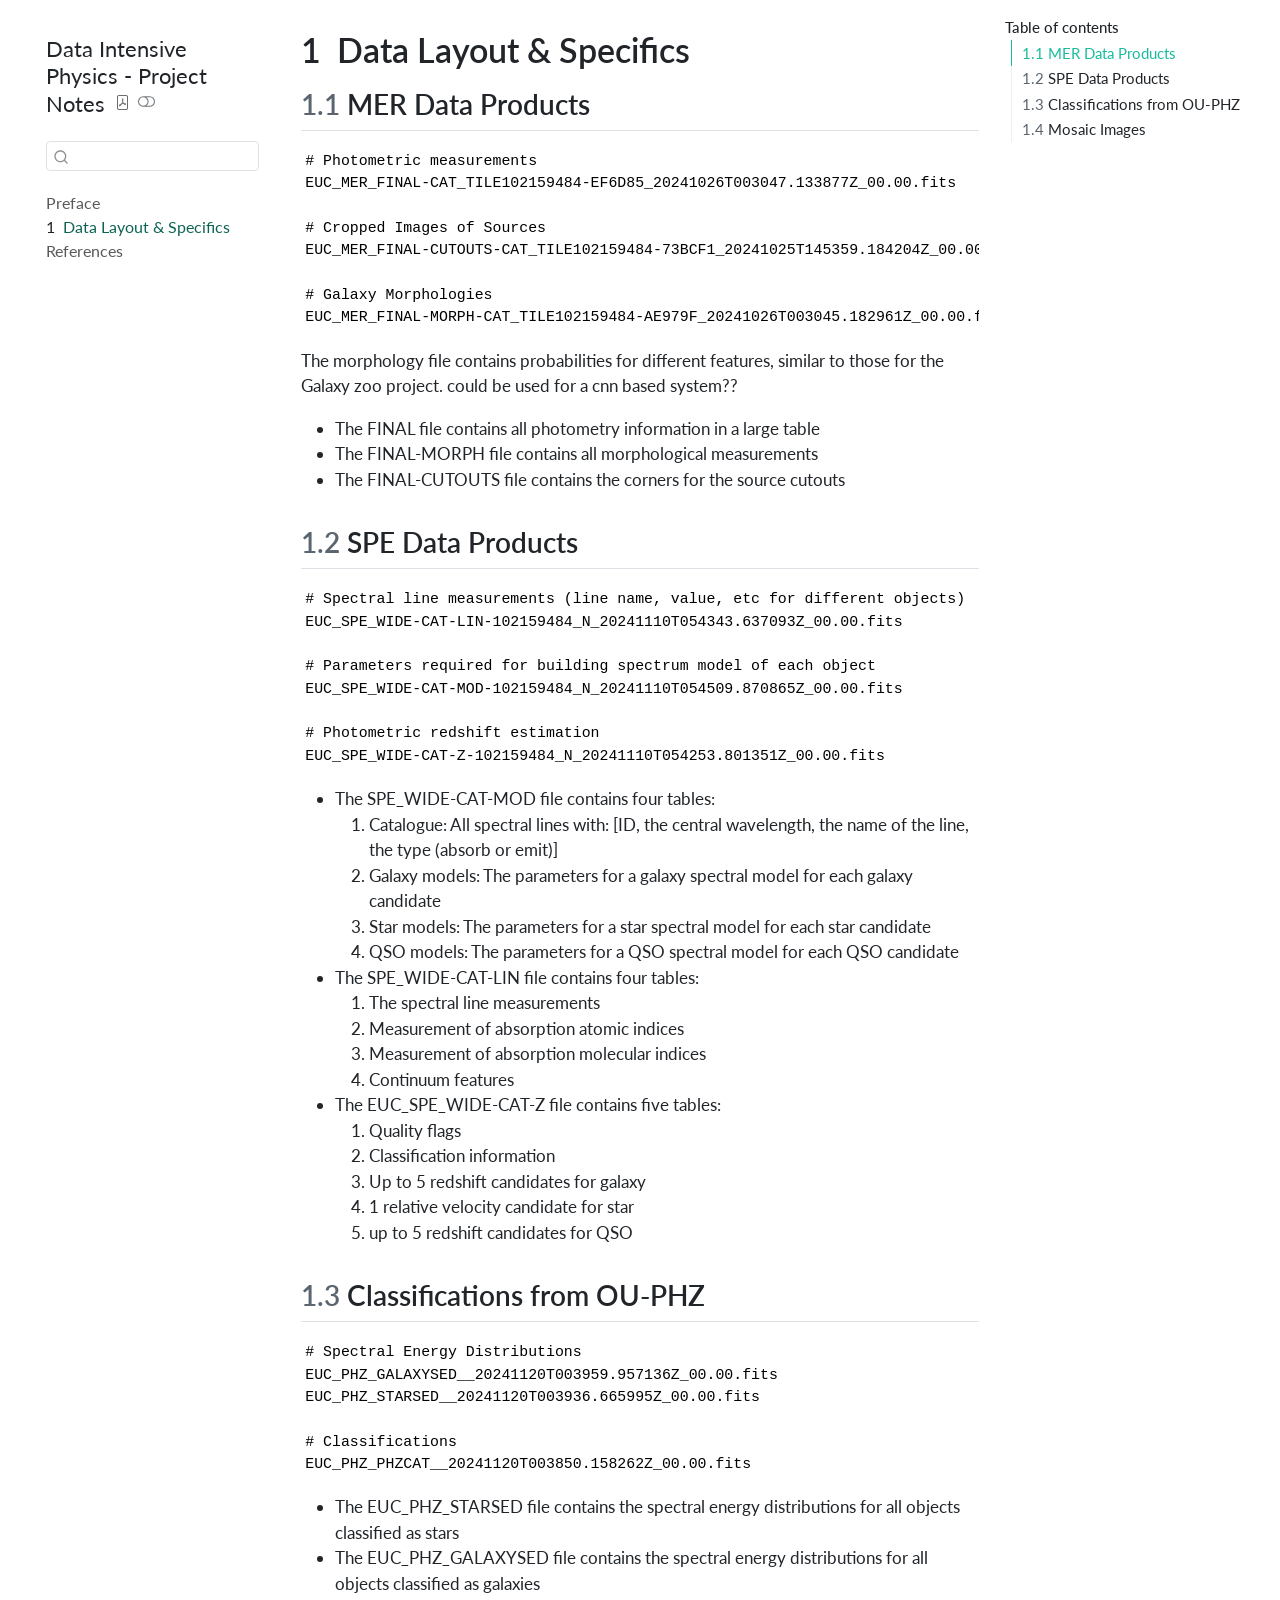
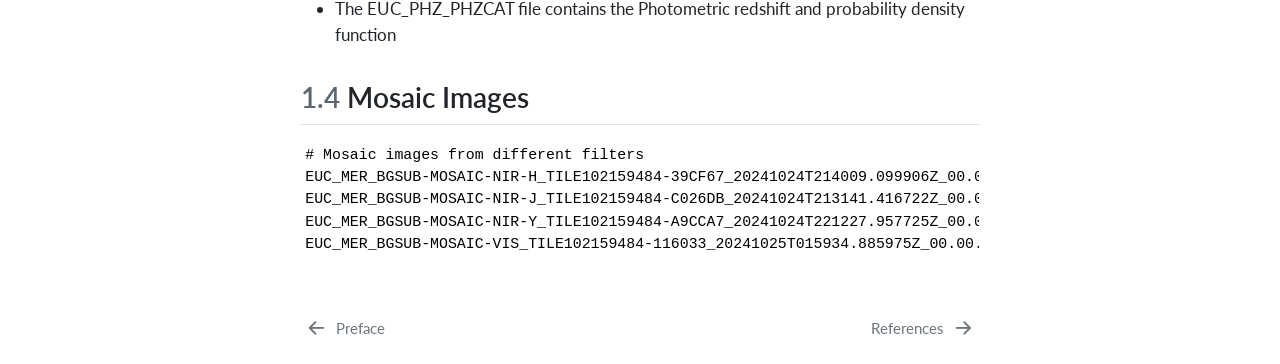
==== commit 09baa30c: "Updated lab book" ====
--- a/LabBook/_book/DataResearch.html
+++ b/LabBook/_book/DataResearch.html
@@ -352,7 +352,7 @@
 
 <section id="mer-data-products" class="level2" data-number="1.1">
 <h2 data-number="1.1" class="anchored" data-anchor-id="mer-data-products"><span class="header-section-number">1.1</span> MER Data Products</h2>
-<pre><code># 
+<pre><code># Photometric measurements
 EUC_MER_FINAL-CAT_TILE102159484-EF6D85_20241026T003047.133877Z_00.00.fits
 
 # Cropped Images of Sources
@@ -361,26 +361,11 @@
 # Galaxy Morphologies
 EUC_MER_FINAL-MORPH-CAT_TILE102159484-AE979F_20241026T003045.182961Z_00.00.fits</code></pre>
 <p>The morphology file contains probabilities for different features, similar to those for the Galaxy zoo project. could be used for a cnn based system??</p>
-<pre><code>CAT
-Filename: /home/brad/Downloads/DIP_2026/EUC_MER_FINAL-CAT_TILE102159484-EF6D85_20241026T003047.133877Z_00.00.fits
-No.    Name      Ver    Type      Cards   Dimensions   Format
-  0  PRIMARY       1 PrimaryHDU       4   ()      
-  1  EUC_MER__FINAL_CATALOG    1 BinTableHDU   1460   111422R x 469C   [K, D, D, D, D, K, I, E, E, E, E, E, E, E, E, E, E, E, E, E, E, E, E, E, E, E, E, E, E, E, E, E, E, E, E, E, E, E, E, E, E, E, E, E, E, E, E, E, E, E, E, E, E, E, E, E, E, E, E, E, E, E, E, E, E, E, E, E, E, E, E, E, E, E, E, E, E, E, E, E, E, E, E, E, E, E, E, E, E, E, E, E, E, E, E, E, E, E, E, E, E, E, E, E, E, E, E, E, E, E, E, E, E, E, E, E, E, E, E, E, E, E, E, E, E, E, E, E, E, E, E, E, E, E, E, E, E, E, E, E, E, E, E, E, E, E, E, E, E, E, E, E, E, E, E, E, E, E, E, E, E, E, E, E, E, E, E, E, E, E, E, E, E, E, E, E, E, E, E, E, E, E, E, E, E, E, E, E, E, E, E, E, E, E, E, E, E, E, E, E, E, E, E, E, E, E, E, E, E, E, E, E, E, E, E, E, E, E, E, E, E, E, E, E, E, E, E, E, E, E, E, E, E, E, E, E, E, E, E, E, E, E, E, E, E, E, E, E, E, E, E, E, E, E, E, E, E, E, E, E, E, E, E, E, E, E, E, E, E, E, E, E, E, E, E, E, E, E, E, E, E, E, E, E, E, E, E, E, E, E, E, E, E, E, E, E, E, E, E, E, E, E, E, E, E, E, E, E, E, E, E, E, E, E, E, E, E, E, E, E, E, E, E, E, E, E, E, E, E, E, E, E, E, E, E, E, E, E, E, E, E, E, E, E, E, E, E, E, E, E, E, E, E, E, E, E, E, E, E, E, E, E, E, E, E, E, E, E, E, E, E, E, E, E, E, E, E, E, E, E, E, E, E, E, E, E, E, E, E, E, E, E, E, E, E, J, J, J, J, J, J, J, J, J, J, J, J, J, J, J, J, J, J, J, J, J, J, E, E, E, E, E, E, E, E, E, E, E, E, E, E, E, E, E, E, E, E, E, I, K, K, E, I, I, I, I, E, I, E, I, E, E, I, E, E, J, E, E, E, E, E, E, E, E, E, E, E, K, E]
-None
-
-CUTOUT
-Filename: /home/brad/Downloads/DIP_2026/EUC_MER_FINAL-CUTOUTS-CAT_TILE102159484-73BCF1_20241025T145359.184204Z_00.00.fits
-No.    Name      Ver    Type      Cards   Dimensions   Format
-  0  PRIMARY       1 PrimaryHDU       4   ()      
-  1  EUC_MER__CUTOUTS_CORNERS    1 BinTableHDU     92   111422R x 25C   [K, D, D, D, D, D, D, D, D, D, D, D, D, D, D, D, D, D, D, D, D, D, K, K, E]   
-None
-
-MORPH
-Filename: /home/brad/Downloads/DIP_2026/EUC_MER_FINAL-MORPH-CAT_TILE102159484-AE979F_20241026T003045.182961Z_00.00.fits
-No.    Name      Ver    Type      Cards   Dimensions   Format
-  0  PRIMARY       1 PrimaryHDU       4   ()      
-  1  EUC_MER__FINAL_MORPHOLOGY_CATALOG    1 BinTableHDU    338   111422R x 104C   [K, E, E, E, E, E, E, E, E, E, E, E, J, K, E, E, E, E, E, E, E, E, E, E, E, E, E, E, E, E, J, K, E, E, J, K, E, E, E, E, E, E, E, E, E, E, E, E, E, E, E, E, E, E, E, E, E, I, I, I, I, E, E, E, E, E, E, E, E, E, E, E, E, E, E, E, E, E, E, E, E, E, E, E, E, E, E, E, E, E, E, E, E, E, E, E, E, E, E, E, E, I, E, E]   
-None</code></pre>
+<ul>
+<li>The FINAL file contains all photometry information in a large table</li>
+<li>The FINAL-MORPH file contains all morphological measurements</li>
+<li>The FINAL-CUTOUTS file contains the corners for the source cutouts</li>
+</ul>
 </section>
 <section id="spe-data-products" class="level2" data-number="1.2">
 <h2 data-number="1.2" class="anchored" data-anchor-id="spe-data-products"><span class="header-section-number">1.2</span> SPE Data Products</h2>
@@ -392,38 +377,30 @@
 
 # Photometric redshift estimation
 EUC_SPE_WIDE-CAT-Z-102159484_N_20241110T054253.801351Z_00.00.fits</code></pre>
-<pre><code>SPELIN
-Filename: /home/brad/Downloads/DIP_2026/EUC_SPE_WIDE-CAT-LIN-102159484_N_20241110T054343.637093Z_00.00.fits
-No.    Name      Ver    Type      Cards   Dimensions   Format
-  0  PRIMARY       1 PrimaryHDU      12   ()      
-  1  SPE_LINE_FEATURES_CAT    1 BinTableHDU     77   849556R x 34C   [K, I, I, I, 12A, I, E, E, E, E, E, E, E, E, E, E, E, E, D, D, I, E, E, E, E, E, E, E, E, E, D, D, I, E]   
-  2  SPE_ATOMIC_INDICES    1 BinTableHDU     21   641880R x 6C   [K, I, 12A, E, E, E]   
-  3  SPE_MOLECULAR_INDICES    1 BinTableHDU     21   106980R x 6C   [K, I, 12A, E, E, E]   
-  4  SPE_CONTINUUM_FEATURES    1 BinTableHDU     21   35660R x 6C   [K, I, 12A, E, E, E]   
-None
-
-SPEMOD
-WARNING: The following header keyword is invalid or follows an unrecognized non-standard convention:
- [astropy.io.fits.card]
-Filename: /home/brad/Downloads/DIP_2026/EUC_SPE_WIDE-CAT-MOD-102159484_N_20241110T054509.870865Z_00.00.fits
-No.    Name      Ver    Type      Cards   Dimensions   Format
-  0  PRIMARY       1 PrimaryHDU      12   ()      
-  1  SPE_LINES_CATALOG    1 BinTableHDU     17   2148096R x 4C   [I, E, 8A, A]   
-  2  SPE_GALAXY_MODELS    1 BinTableHDU     87   77044R x 21C   [K, I, E, 48A, E, I, E, 48A, E, E, E, 60I, 60E, E, E, E, E, E, E, E, E]   
-  3  SPE_STAR_MODELS    1 BinTableHDU     25   28816R x 8C   [K, I, E, 48A, E, E, E, E]   
-  4  SPE_QSO_MODELS    1 BinTableHDU     51   73736R x 21C   [K, I, E, 48A, E, I, E, 48A, E, E, E, 60I, 60E, E, E, E, E, E, E, E, E]   
-None
-
-SPEZ
-Filename: /home/brad/Downloads/DIP_2026/EUC_SPE_WIDE-CAT-Z-102159484_N_20241110T054253.801351Z_00.00.fits
-No.    Name      Ver    Type      Cards   Dimensions   Format
-  0  PRIMARY       1 PrimaryHDU      12   ()      
-  1  SPE_QUALITY    1 BinTableHDU     59   111422R x 25C   [K, I, I, K, K, K, K, K, K, K, K, K, K, 8A, E, E, I, I, I, I, I, I, I, I, I]   
-  2  SPE_CLASSIFICATION    1 BinTableHDU     19   15713R x 5C   [K, E, E, E, 8A]   
-  3  SPE_GALAXY_CANDIDATES    1 BinTableHDU     33   77044R x 12C   [K, I, E, E, E, E, 48A, E, E, E, E, 80E]   
-  4  SPE_STAR_CANDIDATES    1 BinTableHDU     25   28816R x 8C   [K, I, E, E, E, E, 48A, E]   
-  5  SPE_QSO_CANDIDATES    1 BinTableHDU     33   73736R x 12C   [K, I, E, E, E, E, 48A, E, E, E, E, 80E]   
-None</code></pre>
+<ul>
+<li>The SPE_WIDE-CAT-MOD file contains four tables:
+<ol type="1">
+<li>Catalogue: All spectral lines with: [ID, the central wavelength, the name of the line, the type (absorb or emit)]</li>
+<li>Galaxy models: The parameters for a galaxy spectral model for each galaxy candidate</li>
+<li>Star models: The parameters for a star spectral model for each star candidate</li>
+<li>QSO models: The parameters for a QSO spectral model for each QSO candidate</li>
+</ol></li>
+<li>The SPE_WIDE-CAT-LIN file contains four tables:
+<ol type="1">
+<li>The spectral line measurements</li>
+<li>Measurement of absorption atomic indices</li>
+<li>Measurement of absorption molecular indices</li>
+<li>Continuum features</li>
+</ol></li>
+<li>The EUC_SPE_WIDE-CAT-Z file contains five tables:
+<ol type="1">
+<li>Quality flags</li>
+<li>Classification information</li>
+<li>Up to 5 redshift candidates for galaxy</li>
+<li>1 relative velocity candidate for star</li>
+<li>up to 5 redshift candidates for QSO</li>
+</ol></li>
+</ul>
 </section>
 <section id="classifications-from-ou-phz" class="level2" data-number="1.3">
 <h2 data-number="1.3" class="anchored" data-anchor-id="classifications-from-ou-phz"><span class="header-section-number">1.3</span> Classifications from OU-PHZ</h2>
@@ -433,27 +410,11 @@
 
 # Classifications
 EUC_PHZ_PHZCAT__20241120T003850.158262Z_00.00.fits</code></pre>
-<pre><code>GSED
-Filename: /home/brad/Downloads/DIP_2026/EUC_PHZ_GALAXYSED__20241120T003959.957136Z_00.00.fits
-No.    Name      Ver    Type      Cards   Dimensions   Format
-  0  PRIMARY       1 PrimaryHDU       4   ()      
-  1                1 BinTableHDU    248   111422R x 120C   [K, K, E, E, E, E, E, E, E, E, E, E, E, E, E, E, E, E, E, E, E, E, E, E, E, E, E, E, E, E, E, E, E, E, E, E, E, E, E, E, E, E, E, E, E, E, E, E, E, E, E, E, E, E, E, E, E, E, E, E, E, E, E, E, E, E, E, E, E, E, E, E, E, E, E, E, E, E, E, E, E, E, E, E, E, E, E, E, E, E, E, E, E, E, E, E, E, E, E, E, E, E, E, E, E, E, E, E, E, E, E, E, E, E, E, E, E, E, E, E]   
-None
-
-PHZCAT
-Filename: /home/brad/Downloads/DIP_2026/EUC_PHZ_PHZCAT__20241120T003850.158262Z_00.00.fits
-No.    Name      Ver    Type      Cards   Dimensions   Format
-  0  PRIMARY       1 PrimaryHDU       4   ()      
-  1  PHOTOZ CATALOG    1 BinTableHDU    145   111422R x 61C   [K, 601D, E, 2E, 2E, 2E, E, E, D, E, J, J, J, J, D, D, D, D, D, D, D, D, D, D, D, D, D, D, D, D, D, D, D, D, D, D, D, D, D, D, D, D, D, D, D, D, D, D, D, D, D, D, D, D, D, J, J, J, D, 4D, D]   
-  2  ZERO_POINT    1 BinTableHDU     14   19R x 2C   [11A, D]   
-None
-
-SSED
-Filename: /home/brad/Downloads/DIP_2026/EUC_PHZ_STARSED__20241120T003936.665995Z_00.00.fits
-No.    Name      Ver    Type      Cards   Dimensions   Format
-  0  PRIMARY       1 PrimaryHDU       4   ()      
-  1                1 BinTableHDU    248   111422R x 120C   [K, K, E, E, E, E, E, E, E, E, E, E, E, E, E, E, E, E, E, E, E, E, E, E, E, E, E, E, E, E, E, E, E, E, E, E, E, E, E, E, E, E, E, E, E, E, E, E, E, E, E, E, E, E, E, E, E, E, E, E, E, E, E, E, E, E, E, E, E, E, E, E, E, E, E, E, E, E, E, E, E, E, E, E, E, E, E, E, E, E, E, E, E, E, E, E, E, E, E, E, E, E, E, E, E, E, E, E, E, E, E, E, E, E, E, E, E, E, E, E]   
-None</code></pre>
+<ul>
+<li>The EUC_PHZ_STARSED file contains the spectral energy distributions for all objects classified as stars</li>
+<li>The EUC_PHZ_GALAXYSED file contains the spectral energy distributions for all objects classified as galaxies</li>
+<li>The EUC_PHZ_PHZCAT file contains the Photometric redshift and probability density function</li>
+</ul>
 </section>
 <section id="mosaic-images" class="level2" data-number="1.4">
 <h2 data-number="1.4" class="anchored" data-anchor-id="mosaic-images"><span class="header-section-number">1.4</span> Mosaic Images</h2>
@@ -462,29 +423,6 @@
 EUC_MER_BGSUB-MOSAIC-NIR-J_TILE102159484-C026DB_20241024T213141.416722Z_00.00.fits
 EUC_MER_BGSUB-MOSAIC-NIR-Y_TILE102159484-A9CCA7_20241024T221227.957725Z_00.00.fits
 EUC_MER_BGSUB-MOSAIC-VIS_TILE102159484-116033_20241025T015934.885975Z_00.00.fits</code></pre>
-<pre><code>NIRH
-Filename: /home/brad/Downloads/DIP_2026/EUC_MER_BGSUB-MOSAIC-NIR-H_TILE102159484-39CF67_20241024T214009.099906Z_00.00.fits
-No.    Name      Ver    Type      Cards   Dimensions   Format
-  0  PRIMARY       1 PrimaryHDU      48   (19200, 19200)   float32   
-None
-
-NIRJ
-Filename: /home/brad/Downloads/DIP_2026/EUC_MER_BGSUB-MOSAIC-NIR-J_TILE102159484-C026DB_20241024T213141.416722Z_00.00.fits
-No.    Name      Ver    Type      Cards   Dimensions   Format
-  0  PRIMARY       1 PrimaryHDU      48   (19200, 19200)   float32   
-None
-
-NIRY
-Filename: /home/brad/Downloads/DIP_2026/EUC_MER_BGSUB-MOSAIC-NIR-Y_TILE102159484-A9CCA7_20241024T221227.957725Z_00.00.fits
-No.    Name      Ver    Type      Cards   Dimensions   Format
-  0  PRIMARY       1 PrimaryHDU      48   (19200, 19200)   float32   
-None
-
-VIS
-Filename: /home/brad/Downloads/DIP_2026/EUC_MER_BGSUB-MOSAIC-VIS_TILE102159484-116033_20241025T015934.885975Z_00.00.fits
-No.    Name      Ver    Type      Cards   Dimensions   Format
-  0  PRIMARY       1 PrimaryHDU      48   (19200, 19200)   float32   
-None</code></pre>
 
 
 </section>
